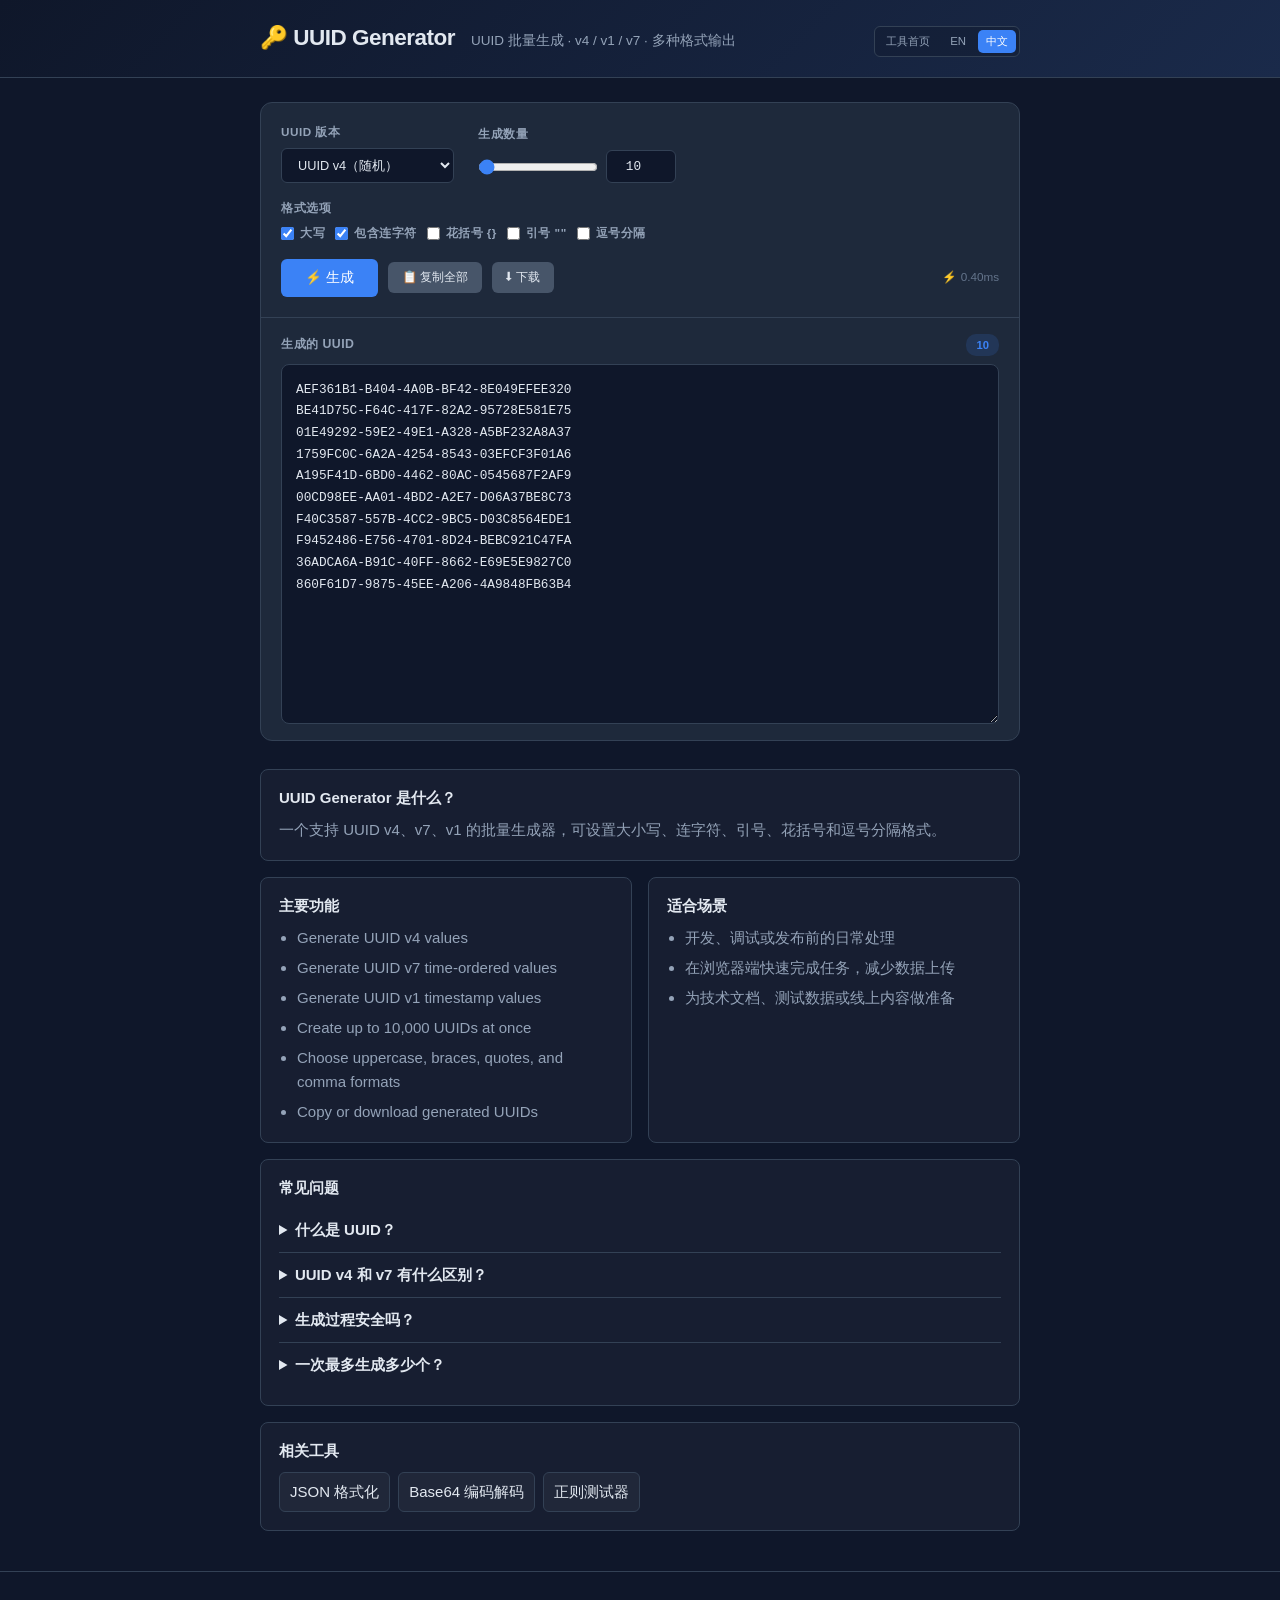
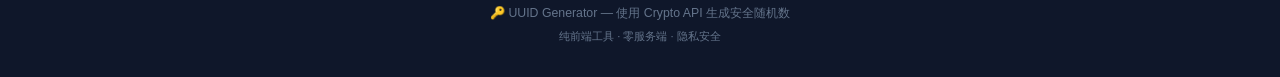
==== zh/index.html @ 1304fa8a "Improve SEO metadata and internal links" ====
<!DOCTYPE html>
<html lang="zh-CN">
<head>
  <!-- Primary Meta -->
  <meta name="description" content="UUID批量生成器。支持UUID v4/随机、v7/时间排序、v1/时间戳。批量生成多达10,000个，多种格式选项。">
  <meta name="keywords" content="uuid generator, uuid v4, uuid v7, uuid v1, generate uuid online, bulk uuid, uuid生成器">
  <meta name="author" content="ToolkitBox">
  <meta name="robots" content="index, follow">
  <link rel="canonical" href="https://uuid.toolkitbox.org/zh/">
  <link rel="alternate" hreflang="en" href="https://uuid.toolkitbox.org/">
  <link rel="alternate" hreflang="zh-CN" href="https://uuid.toolkitbox.org/zh/">
  <link rel="alternate" hreflang="x-default" href="https://uuid.toolkitbox.org/">
<!-- Open Graph -->
  <meta property="og:type" content="website">
  <meta property="og:title" content="UUID Generator - 免费在线工具">
  <meta property="og:description" content="UUID批量生成器。支持UUID v4/随机、v7/时间排序、v1/时间戳。批量生成多达10,000个，多种格式选项。">
  <meta property="og:url" content="https://uuid.toolkitbox.org/zh/">
<meta property="og:site_name" content="UUID Generator">
  <meta property="og:locale" content="zh_CN">

  <!-- Twitter Card -->
  <meta name="twitter:card" content="summary">
  <meta name="twitter:title" content="UUID Generator - 免费在线工具">
  <meta name="twitter:description" content="UUID批量生成器。支持UUID v4/随机、v7/时间排序、v1/时间戳。批量生成多达10,000个，多种格式选项。">
<meta charset="UTF-8">
  <meta name="viewport" content="width=device-width, initial-scale=1.0">
  <title>UUID Generator - 免费在线工具 | 浏览器端处理 · 隐私安全</title>
  <link rel="stylesheet" href="../css/style.css">
  <script type="application/ld+json">
{
  "@context": "https://schema.org",
  "@type": "SoftwareApplication",
  "name": "UUID Generator",
  "description": "UUID批量生成器。支持UUID v4/随机、v7/时间排序、v1/时间戳。批量生成多达10,000个，多种格式选项。",
  "url": "https://uuid.toolkitbox.org/zh/",
  "inLanguage": "zh-CN",
  "applicationCategory": "DeveloperApplication",
  "operatingSystem": "All",
  "browserRequirements": "Requires JavaScript",
  "isAccessibleForFree": true,
  "offers": {
    "@type": "Offer",
    "price": "0",
    "priceCurrency": "USD"
  },
  "featureList": [
    "Generate UUID v4 values",
    "Generate UUID v7 time-ordered values",
    "Generate UUID v1 timestamp values",
    "Create up to 10,000 UUIDs at once",
    "Choose uppercase, braces, quotes, and comma formats",
    "Copy or download generated UUIDs"
  ],
  "publisher": {
    "@type": "Organization",
    "name": "ToolkitBox"
  }
}
  </script>
  <script type="application/ld+json">
{
  "@context": "https://schema.org",
  "@type": "FAQPage",
  "inLanguage": "zh-CN",
  "mainEntity": [
    {
      "@type": "Question",
      "name": "什么是 UUID？",
      "acceptedAnswer": {
        "@type": "Answer",
        "text": "UUID 是一个 128 位标识符，用于在分布式系统中唯一标识数据。"
      }
    },
    {
      "@type": "Question",
      "name": "UUID v4 和 v7 有什么区别？",
      "acceptedAnswer": {
        "@type": "Answer",
        "text": "v4 是随机 UUID；v7 带时间排序特性，更适合数据库索引。"
      }
    },
    {
      "@type": "Question",
      "name": "生成过程安全吗？",
      "acceptedAnswer": {
        "@type": "Answer",
        "text": "工具使用浏览器加密随机 API 生成随机值，无需网络请求。"
      }
    },
    {
      "@type": "Question",
      "name": "一次最多生成多少个？",
      "acceptedAnswer": {
        "@type": "Answer",
        "text": "支持一次批量生成最多 10,000 个 UUID。"
      }
    }
  ]
}
  </script>
</head>
<body>
  <header class="header">
    <div class="container">
      <div class="header-inner">
        <h1 class="logo">🔑 UUID Generator</h1>
        <p class="tagline">UUID 批量生成 · v4 / v1 / v7 · 多种格式输出</p>
        <nav class="language-switcher" aria-label="Language"><a class="home-link" href="https://toolkitbox.org/zh/">工具首页</a><a class="" href="../" lang="en">EN</a><a class="active" href="./" lang="zh-CN">中文</a></nav>
      </div>
    </div>
  </header>

  <main class="main container">
    <div class="card">
      <!-- Controls -->
      <div class="controls-section">
        <div class="control-row">
          <div class="control-group">
            <label for="uuid-version">UUID 版本</label>
            <select id="uuid-version">
              <option value="v4">UUID v4（随机）</option>
              <option value="v7">UUID v7（时间排序）</option>
              <option value="v1">UUID v1（时间戳）</option>
            </select>
          </div>
          <div class="control-group">
            <label for="uuid-count">生成数量</label>
            <div class="count-input-group">
              <input type="range" id="uuid-count-range" min="1" max="1000" value="10">
              <input type="number" id="uuid-count" class="num-input" value="10" min="1" max="10000">
            </div>
          </div>
        </div>

        <div class="control-row">
          <div class="control-group">
            <label>格式选项</label>
            <div class="format-options">
              <label class="checkbox-label">
                <input type="checkbox" id="opt-upper" checked>
                大写
              </label>
              <label class="checkbox-label">
                <input type="checkbox" id="opt-dashes" checked>
                包含连字符
              </label>
              <label class="checkbox-label">
                <input type="checkbox" id="opt-braces">
                花括号 {}
              </label>
              <label class="checkbox-label">
                <input type="checkbox" id="opt-quotes">
                引号 ""
              </label>
              <label class="checkbox-label">
                <input type="checkbox" id="opt-commas">
                逗号分隔
              </label>
            </div>
          </div>
        </div>

        <div class="action-row">
          <button class="btn btn-primary btn-lg" onclick="generateUUIDs()">⚡ 生成</button>
          <button class="btn btn-secondary" onclick="copyAll()">📋 复制全部</button>
          <button class="btn btn-secondary" onclick="downloadAll()">⬇ 下载</button>
          <span id="gen-stats" class="gen-stats"></span>
        </div>
      </div>

      <!-- Output -->
      <div class="output-section">
        <div class="output-header">
          <label>生成的 UUID</label>
          <span id="uuid-count-display" class="count-badge">0</span>
        </div>
        <textarea id="uuid-output" class="uuid-output" readonly placeholder="点击「生成」按钮生成 UUID..." spellcheck="false"></textarea>
      </div>
    </div>
    <section class="seo-content" aria-label="工具说明和常见问题">
      <div class="seo-block">
        <h2>UUID Generator 是什么？</h2>
        <p>一个支持 UUID v4、v7、v1 的批量生成器，可设置大小写、连字符、引号、花括号和逗号分隔格式。</p>
      </div>
      <div class="seo-grid">
        <div class="seo-block">
          <h2>主要功能</h2>
          <ul><li>Generate UUID v4 values</li><li>Generate UUID v7 time-ordered values</li><li>Generate UUID v1 timestamp values</li><li>Create up to 10,000 UUIDs at once</li><li>Choose uppercase, braces, quotes, and comma formats</li><li>Copy or download generated UUIDs</li></ul>
        </div>
        <div class="seo-block">
          <h2>适合场景</h2>
          <ul><li>开发、调试或发布前的日常处理</li><li>在浏览器端快速完成任务，减少数据上传</li><li>为技术文档、测试数据或线上内容做准备</li></ul>
        </div>
      </div>
      <div class="seo-block faq-list">
        <h2>常见问题</h2>
        <details><summary>什么是 UUID？</summary><p>UUID 是一个 128 位标识符，用于在分布式系统中唯一标识数据。</p></details>
        <details><summary>UUID v4 和 v7 有什么区别？</summary><p>v4 是随机 UUID；v7 带时间排序特性，更适合数据库索引。</p></details>
        <details><summary>生成过程安全吗？</summary><p>工具使用浏览器加密随机 API 生成随机值，无需网络请求。</p></details>
        <details><summary>一次最多生成多少个？</summary><p>支持一次批量生成最多 10,000 个 UUID。</p></details>
      </div>
      <div class="seo-block related-tools">
        <h2>相关工具</h2>
        <div class="related-links"><a href="https://json.toolkitbox.org/zh/">JSON 格式化</a><a href="https://base64.toolkitbox.org/zh/">Base64 编码解码</a><a href="https://regex.toolkitbox.org/zh/">正则测试器</a></div>
      </div>
    </section>
  </main>

  <footer class="footer">
    <div class="container">
      <p>🔑 UUID Generator — 使用 Crypto API 生成安全随机数</p>
      <p class="footer-small">纯前端工具 · 零服务端 · 隐私安全</p>
    </div>
  </footer>

  <script src="../js/app.js"></script>
</body>
</html>
---- css/style.css ----
/* === Reset & Base === */
*, *::before, *::after { box-sizing: border-box; margin: 0; padding: 0; }

:root {
  --bg: #0f172a;
  --bg-card: #1e293b;
  --bg-input: #0f172a;
  --border: #334155;
  --border-focus: #3b82f6;
  --text: #e2e8f0;
  --text-muted: #94a3b8;
  --text-dim: #64748b;
  --primary: #3b82f6;
  --primary-hover: #2563eb;
  --secondary: #475569;
  --secondary-hover: #64748b;
  --radius: 12px;
  --radius-sm: 8px;
  --radius-xs: 6px;
  --font-mono: 'SF Mono', 'Fira Code', 'Cascadia Code', 'JetBrains Mono', monospace;
  --font-ui: -apple-system, BlinkMacSystemFont, 'Segoe UI', Roboto, sans-serif;
}

html { font-size: 15px; }
body {
  font-family: var(--font-ui);
  background: var(--bg);
  color: var(--text);
  min-height: 100vh;
  line-height: 1.6;
}

.container { max-width: 800px; margin: 0 auto; padding: 0 20px; }

/* === Header === */
.header {
  border-bottom: 1px solid var(--border);
  padding: 20px 0;
  background: linear-gradient(135deg, #0f172a 0%, #1a2a4a 100%);
}
.header-inner { display: flex; align-items: baseline; gap: 16px; flex-wrap: wrap; }
.logo { font-size: 1.5rem; font-weight: 700; color: var(--text); letter-spacing: -0.5px; }
.tagline { color: var(--text-muted); font-size: 0.9rem; }

/* === Card === */
.card {
  margin-top: 24px;
  background: var(--bg-card); border: 1px solid var(--border); border-radius: var(--radius);
  overflow: hidden;
}

/* === Controls === */
.controls-section { padding: 20px; display: flex; flex-direction: column; gap: 16px; border-bottom: 1px solid var(--border); }
.control-row { display: flex; gap: 24px; flex-wrap: wrap; align-items: flex-end; }
.control-group { display: flex; flex-direction: column; gap: 6px; }
.control-group label { font-size: 0.78rem; color: var(--text-muted); text-transform: uppercase; letter-spacing: 0.5px; font-weight: 600; }

select {
  padding: 8px 12px; background: var(--bg-input); color: var(--text);
  border: 1px solid var(--border); border-radius: var(--radius-xs);
  font-size: 0.85rem; cursor: pointer; min-width: 170px;
}
select:focus { outline: none; border-color: var(--border-focus); }

.count-input-group { display: flex; align-items: center; gap: 8px; }
.count-input-group input[type="range"] { width: 120px; accent-color: var(--primary); }
.num-input {
  width: 70px; padding: 8px 10px; background: var(--bg-input); color: var(--text);
  border: 1px solid var(--border); border-radius: var(--radius-xs);
  font-size: 0.85rem; font-family: var(--font-mono); text-align: center;
}
.num-input:focus { outline: none; border-color: var(--border-focus); }

.format-options { display: flex; flex-wrap: wrap; gap: 10px; }
.checkbox-label {
  display: flex; align-items: center; gap: 6px;
  font-size: 0.82rem; color: var(--text-muted); cursor: pointer;
}
.checkbox-label input { accent-color: var(--primary); }

.action-row { display: flex; align-items: center; gap: 10px; flex-wrap: wrap; }
.gen-stats {
  font-size: 0.78rem; color: var(--text-dim); margin-left: auto;
}

/* === Output === */
.output-section { padding: 16px 20px; display: flex; flex-direction: column; gap: 8px; }
.output-header { display: flex; justify-content: space-between; align-items: center; }
.output-header label { font-size: 0.82rem; font-weight: 600; color: var(--text-muted); text-transform: uppercase; letter-spacing: 0.5px; }
.count-badge {
  font-size: 0.75rem; padding: 2px 10px; border-radius: 10px;
  background: rgba(59,130,246,0.15); color: var(--primary);
  font-weight: 600;
}

.uuid-output {
  width: 100%; min-height: 360px; padding: 14px;
  background: var(--bg-input); color: var(--text);
  border: 1px solid var(--border); border-radius: var(--radius-sm);
  font-family: var(--font-mono); font-size: 0.85rem; line-height: 1.7;
  resize: vertical; tab-size: 4;
  cursor: default;
}
.uuid-output::placeholder { color: var(--text-dim); }

/* === Buttons === */
.btn {
  display: inline-flex; align-items: center; gap: 6px;
  padding: 7px 14px; border: none; border-radius: var(--radius-xs);
  font-size: 0.82rem; font-family: var(--font-ui); font-weight: 500;
  cursor: pointer; transition: all 0.15s; white-space: nowrap;
}
.btn-primary { background: var(--primary); color: #fff; }
.btn-primary:hover { background: var(--primary-hover); }
.btn-secondary { background: var(--secondary); color: #e2e8f0; }
.btn-secondary:hover { background: var(--secondary-hover); }
.btn-lg { padding: 10px 24px; font-size: 0.9rem; }

/* === Toast === */
.toast {
  position: fixed; bottom: 24px; left: 50%; transform: translateX(-50%);
  padding: 10px 24px; border-radius: var(--radius); background: var(--bg-card);
  border: 1px solid var(--border); color: var(--text); font-size: 0.85rem;
  box-shadow: 0 4px 20px rgba(0,0,0,0.3); z-index: 100;
  animation: toastIn 0.3s ease;
}
@keyframes toastIn {
  from { opacity: 0; transform: translateX(-50%) translateY(10px); }
  to { opacity: 1; transform: translateX(-50%) translateY(0); }
}

/* === Footer === */
.footer {
  text-align: center; padding: 32px 0; margin-top: 40px;
  border-top: 1px solid var(--border); color: var(--text-dim); font-size: 0.82rem;
}
.footer-small { margin-top: 4px; font-size: 0.75rem; }
/* === SEO / GEO Content === */
.language-switcher { margin-left: auto; display: inline-flex; gap: 4px; padding: 3px; border: 1px solid var(--border); border-radius: var(--radius-xs); background: rgba(15,23,42,0.35); }
.language-switcher a { color: var(--text-muted); text-decoration: none; font-size: 0.76rem; line-height: 1; padding: 6px 8px; border-radius: 5px; }
.language-switcher a:hover, .language-switcher a.active { color: #fff; background: var(--primary); }
.seo-content { margin-top: 28px; display: flex; flex-direction: column; gap: 16px; color: var(--text-muted); }
.seo-grid { display: grid; grid-template-columns: repeat(2, minmax(0, 1fr)); gap: 16px; }
.seo-block { background: rgba(255,255,255,0.03); border: 1px solid var(--border); border-radius: var(--radius-sm); padding: 18px; }
.seo-block h2 { color: var(--text); font-size: 1rem; line-height: 1.35; margin: 0 0 10px; letter-spacing: 0; }
.seo-block p { margin: 0; }
.seo-block ul { margin: 0; padding-left: 18px; }
.seo-block li + li { margin-top: 6px; }
.faq-list details { border-top: 1px solid var(--border); padding: 10px 0; }
.faq-list details:first-of-type { border-top: 0; }
.faq-list summary { color: var(--text); cursor: pointer; font-weight: 600; }
.faq-list details p { margin-top: 8px; }
@media (max-width: 720px) { .language-switcher { margin-left: 0; } .seo-grid { grid-template-columns: 1fr; } }
.related-links { display: flex; flex-wrap: wrap; gap: 8px; margin-top: 10px; }
.related-links a { color: var(--text); text-decoration: none; border: 1px solid var(--border); border-radius: var(--radius-xs); padding: 7px 10px; background: rgba(255,255,255,0.04); }
.related-links a:hover { border-color: var(--primary); color: #fff; }
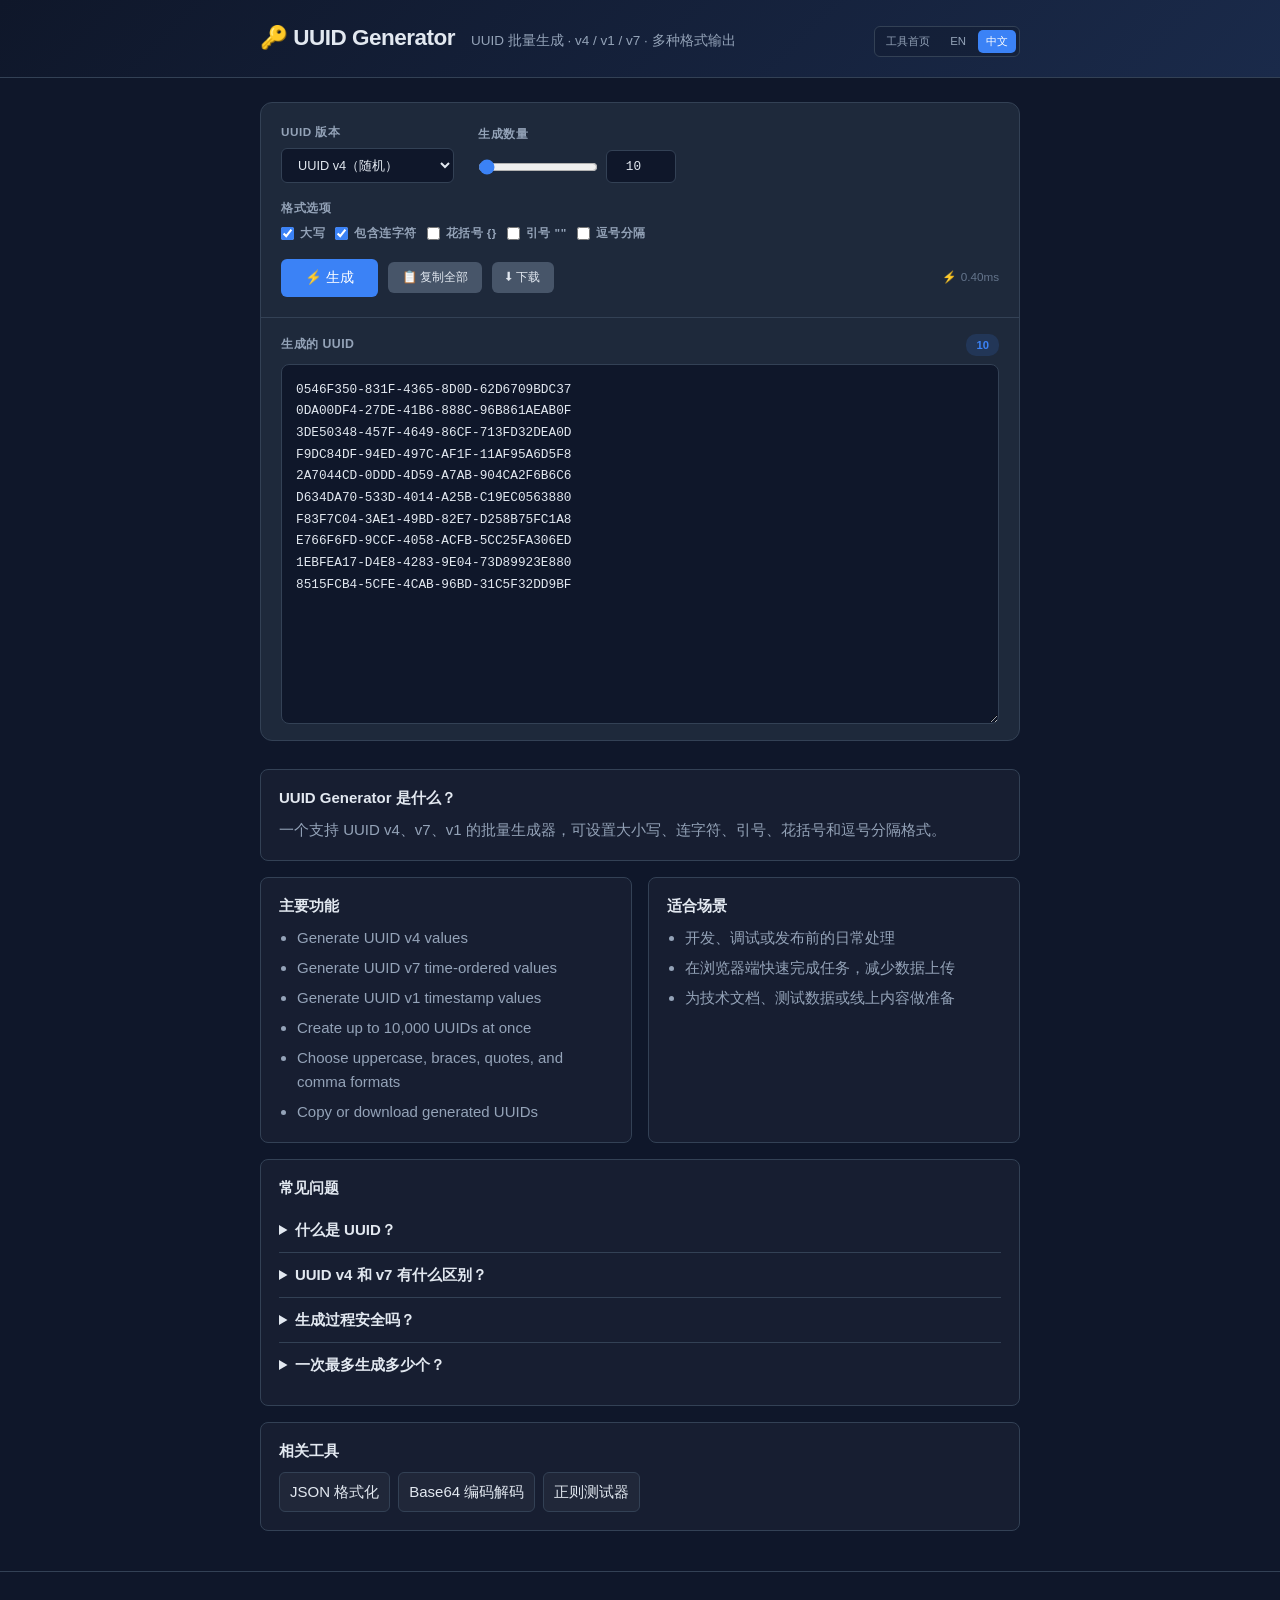
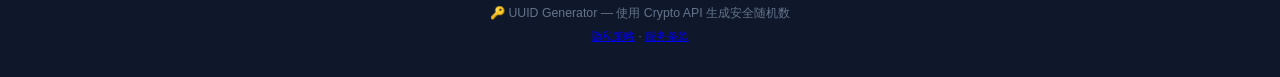
==== commit 7804167b: "Add ads.txt and policy footer links" ====
--- a/zh/index.html
+++ b/zh/index.html
@@ -98,6 +98,8 @@
   ]
 }
   </script>
+  <script async src="https://pagead2.googlesyndication.com/pagead/js/adsbygoogle.js?client=ca-pub-5333037258750046"
+     crossorigin="anonymous"></script>
 </head>
 <body>
   <header class="header">
@@ -209,7 +211,7 @@
   <footer class="footer">
     <div class="container">
       <p>🔑 UUID Generator — 使用 Crypto API 生成安全随机数</p>
-      <p class="footer-small">纯前端工具 · 零服务端 · 隐私安全</p>
+      <p class="footer-small"><a href="https://toolkitbox.org/zh/privacy/">隐私策略</a> · <a href="https://toolkitbox.org/zh/terms/">服务条款</a></p>
     </div>
   </footer>
 
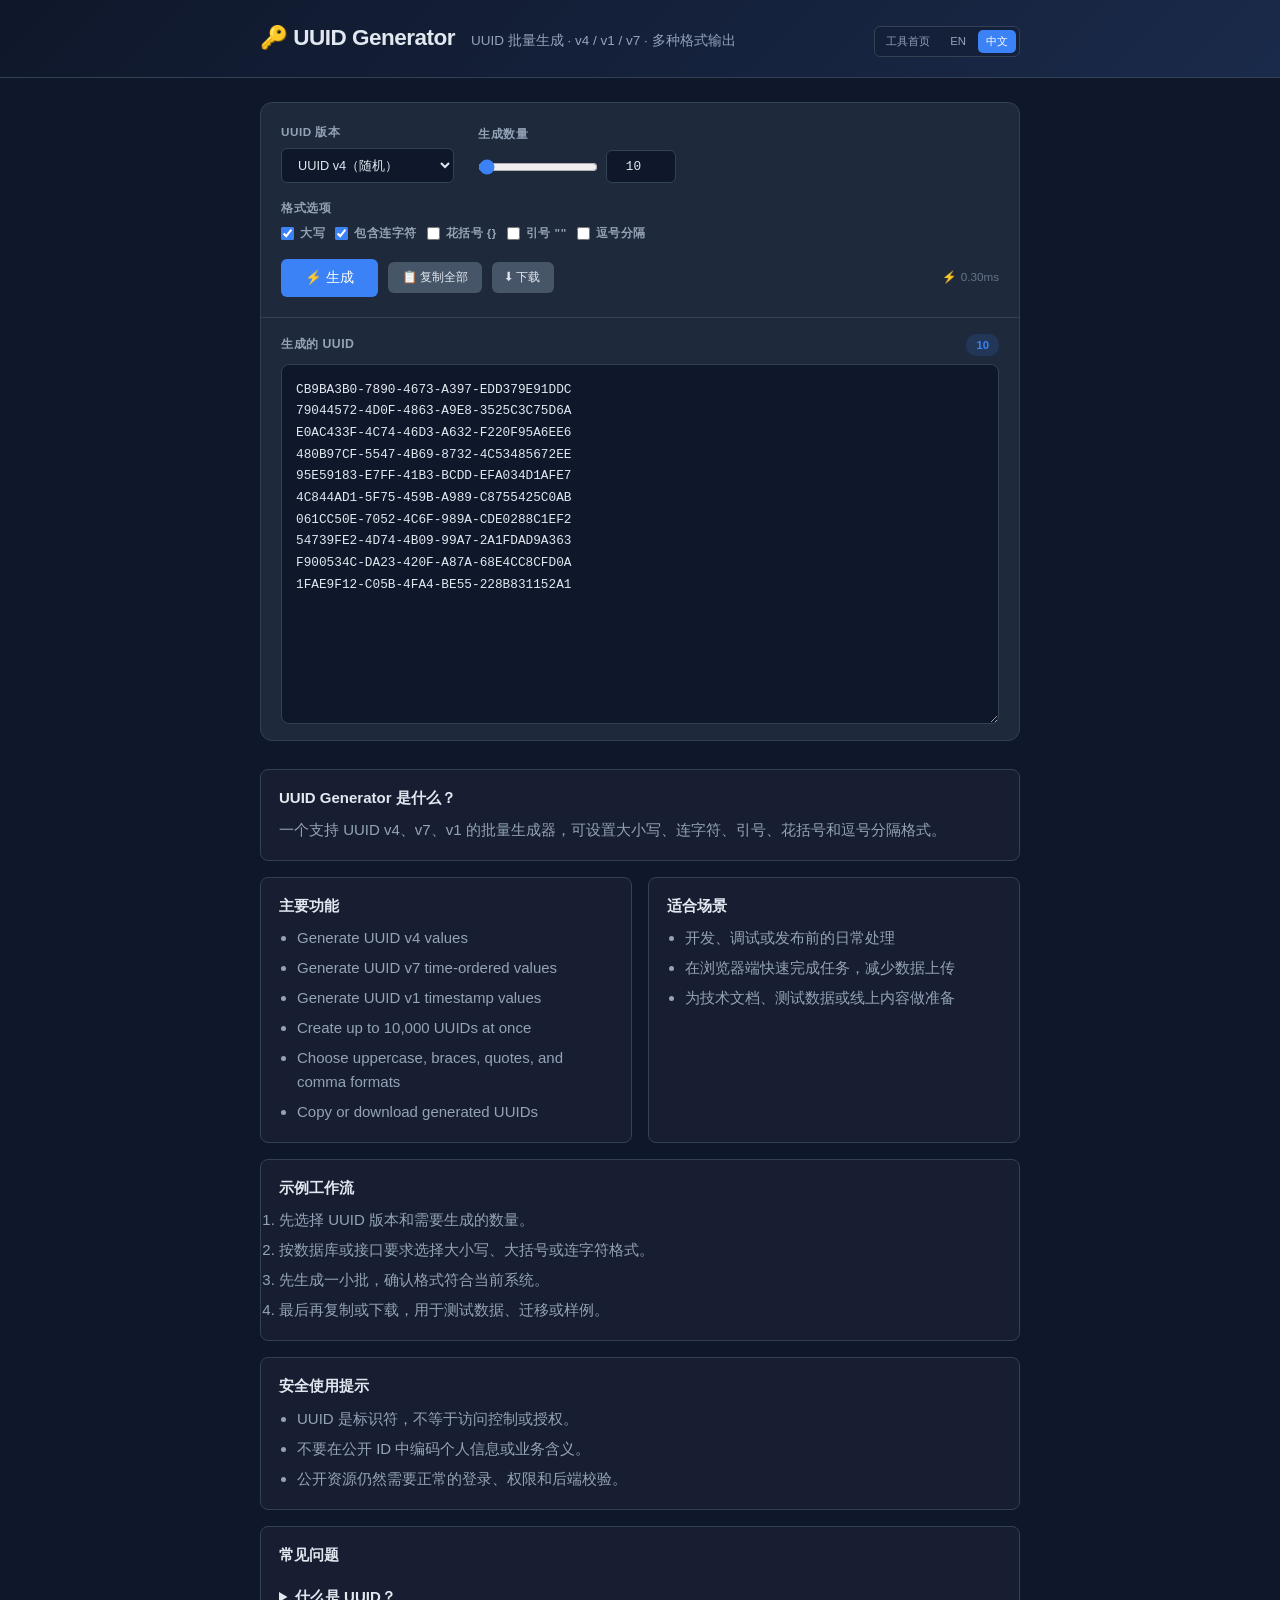
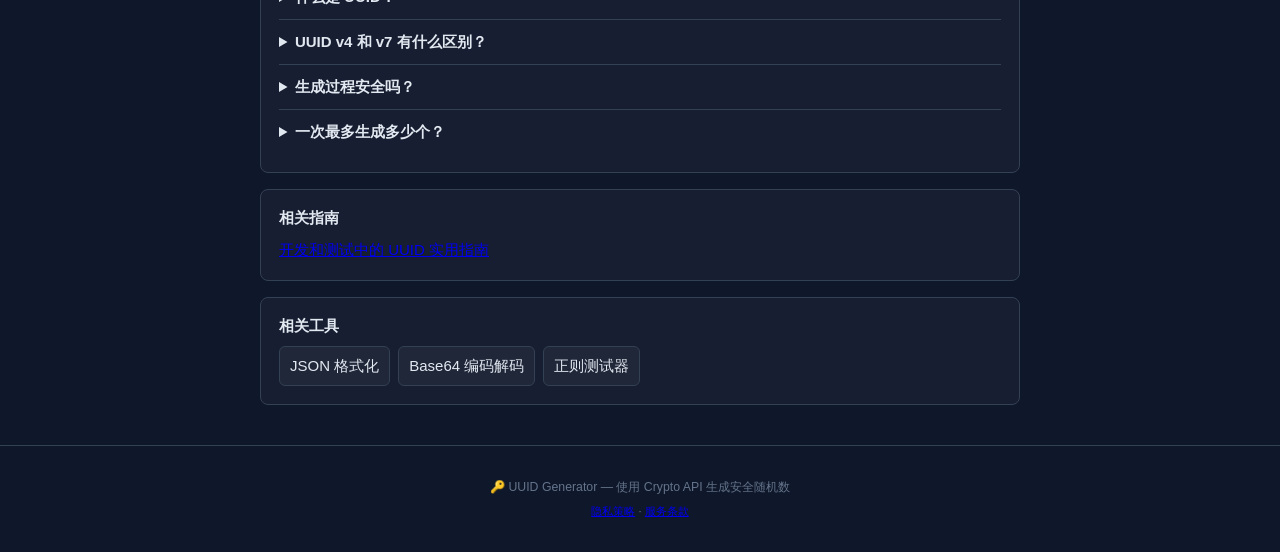
==== commit d9cc25b7: "Improve tool SEO, social previews, and mobile layout" ====
--- a/zh/index.html
+++ b/zh/index.html
@@ -15,11 +15,16 @@
   <meta property="og:title" content="UUID Generator - 免费在线工具">
   <meta property="og:description" content="UUID批量生成器。支持UUID v4/随机、v7/时间排序、v1/时间戳。批量生成多达10,000个，多种格式选项。">
   <meta property="og:url" content="https://uuid.toolkitbox.org/zh/">
+  <meta property="og:image" content="https://uuid.toolkitbox.org/og.png">
+  <meta property="og:image:width" content="1200">
+  <meta property="og:image:height" content="630">
+  <meta property="og:image:alt" content="UUID Generator - 免费在线工具">
 <meta property="og:site_name" content="UUID Generator">
   <meta property="og:locale" content="zh_CN">
 
   <!-- Twitter Card -->
-  <meta name="twitter:card" content="summary">
+  <meta name="twitter:card" content="summary_large_image">
+  <meta name="twitter:image" content="https://uuid.toolkitbox.org/og.png">
   <meta name="twitter:title" content="UUID Generator - 免费在线工具">
   <meta name="twitter:description" content="UUID批量生成器。支持UUID v4/随机、v7/时间排序、v1/时间戳。批量生成多达10,000个，多种格式选项。">
 <meta charset="UTF-8">
@@ -98,6 +103,27 @@
   ]
 }
   </script>
+  <script type="application/ld+json">
+{
+  "@context": "https://schema.org",
+  "@type": "BreadcrumbList",
+  "inLanguage": "zh-CN",
+  "itemListElement": [
+    {
+      "@type": "ListItem",
+      "position": 1,
+      "name": "ToolkitBox",
+      "item": "https://toolkitbox.org/zh/"
+    },
+    {
+      "@type": "ListItem",
+      "position": 2,
+      "name": "UUID Generator",
+      "item": "https://uuid.toolkitbox.org/zh/"
+    }
+  ]
+}
+  </script>
   <script async src="https://pagead2.googlesyndication.com/pagead/js/adsbygoogle.js?client=ca-pub-5333037258750046"
      crossorigin="anonymous"></script>
 </head>
@@ -194,6 +220,25 @@
           <ul><li>开发、调试或发布前的日常处理</li><li>在浏览器端快速完成任务，减少数据上传</li><li>为技术文档、测试数据或线上内容做准备</li></ul>
         </div>
       </div>
+      <div class="seo-block example-workflow">
+        <h2>示例工作流</h2>
+        <ol>
+          <li>先选择 UUID 版本和需要生成的数量。</li>
+          <li>按数据库或接口要求选择大小写、大括号或连字符格式。</li>
+          <li>先生成一小批，确认格式符合当前系统。</li>
+          <li>最后再复制或下载，用于测试数据、迁移或样例。</li>
+        </ol>
+      </div>
+
+      <div class="seo-block safe-use">
+        <h2>安全使用提示</h2>
+        <ul>
+          <li>UUID 是标识符，不等于访问控制或授权。</li>
+          <li>不要在公开 ID 中编码个人信息或业务含义。</li>
+          <li>公开资源仍然需要正常的登录、权限和后端校验。</li>
+        </ul>
+      </div>
+
       <div class="seo-block faq-list">
         <h2>常见问题</h2>
         <details><summary>什么是 UUID？</summary><p>UUID 是一个 128 位标识符，用于在分布式系统中唯一标识数据。</p></details>
@@ -201,6 +246,10 @@
         <details><summary>生成过程安全吗？</summary><p>工具使用浏览器加密随机 API 生成随机值，无需网络请求。</p></details>
         <details><summary>一次最多生成多少个？</summary><p>支持一次批量生成最多 10,000 个 UUID。</p></details>
       </div>
+      <div class="seo-block related-guides">
+        <h2>相关指南</h2>
+        <p><a href="https://toolkitbox.org/zh/guides/uuid-generator-guide/">开发和测试中的 UUID 实用指南</a></p>
+      </div>
       <div class="seo-block related-tools">
         <h2>相关工具</h2>
         <div class="related-links"><a href="https://json.toolkitbox.org/zh/">JSON 格式化</a><a href="https://base64.toolkitbox.org/zh/">Base64 编码解码</a><a href="https://regex.toolkitbox.org/zh/">正则测试器</a></div>
--- a/css/style.css
+++ b/css/style.css
@@ -154,3 +154,30 @@
 .related-links { display: flex; flex-wrap: wrap; gap: 8px; margin-top: 10px; }
 .related-links a { color: var(--text); text-decoration: none; border: 1px solid var(--border); border-radius: var(--radius-xs); padding: 7px 10px; background: rgba(255,255,255,0.04); }
 .related-links a:hover { border-color: var(--primary); color: #fff; }
+
+
+/* === Mobile ad-safety and overflow guard === */
+html, body { max-width: 100%; overflow-x: hidden; }
+.container, .card, .tool-layout, .result-area, .seo-content { min-width: 0; }
+.tabs, .section-tabs { max-width: 100%; overflow-x: auto; -webkit-overflow-scrolling: touch; scrollbar-width: thin; }
+.tab, .section-tab { flex: 0 0 auto; }
+.code-editor, textarea, input, select { max-width: 100%; }
+.editor-header, .editor-actions, .controls, .control-group, .input-row, .action-bar { min-width: 0; }
+@media (max-width: 560px) {
+  .container { width: 100%; padding-left: 12px; padding-right: 12px; }
+  .header { padding: 16px 0; }
+  .header-inner { align-items: flex-start; gap: 8px; }
+  .logo { font-size: 1.28rem; }
+  .tagline { width: 100%; overflow-wrap: anywhere; }
+  .tabs { margin-left: -12px; margin-right: -12px; padding-left: 12px; padding-right: 12px; border-radius: 0; }
+  .tool-layout, .card { border-radius: var(--radius-sm); }
+  .tool-layout, .input-section, .result-section, .upload-section, .result-area { padding: 14px; }
+  .editor-header, .controls, .input-row, .action-bar { flex-wrap: wrap; }
+  .editor-actions { width: 100%; flex-wrap: wrap; justify-content: flex-start; }
+  .editor-actions .btn-sm { flex: 1 1 auto; justify-content: center; }
+  .btn { justify-content: center; }
+  .domain-input { min-width: 0; width: 100%; }
+  .input-row .btn, .action-bar .btn { flex: 1 1 auto; }
+  .code-editor { min-height: 220px; }
+  .toast { width: calc(100vw - 32px); text-align: center; }
+}
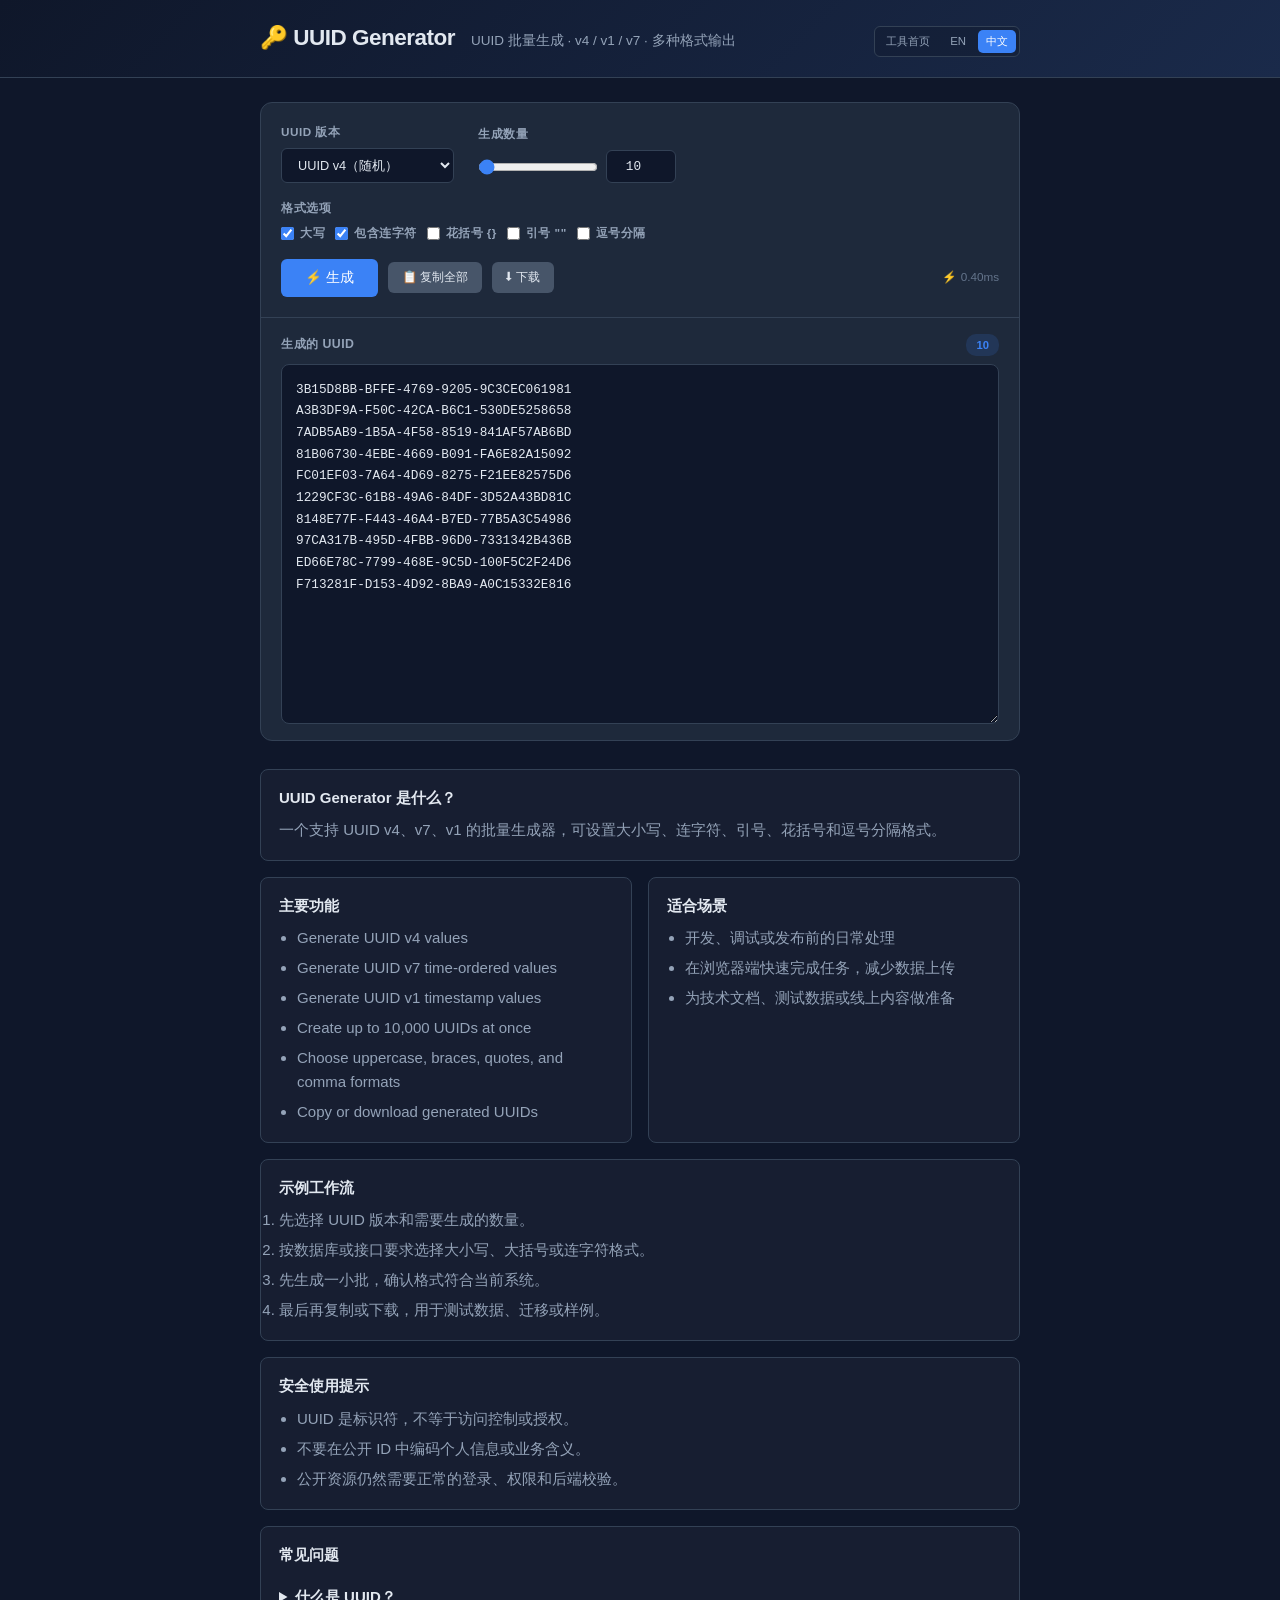
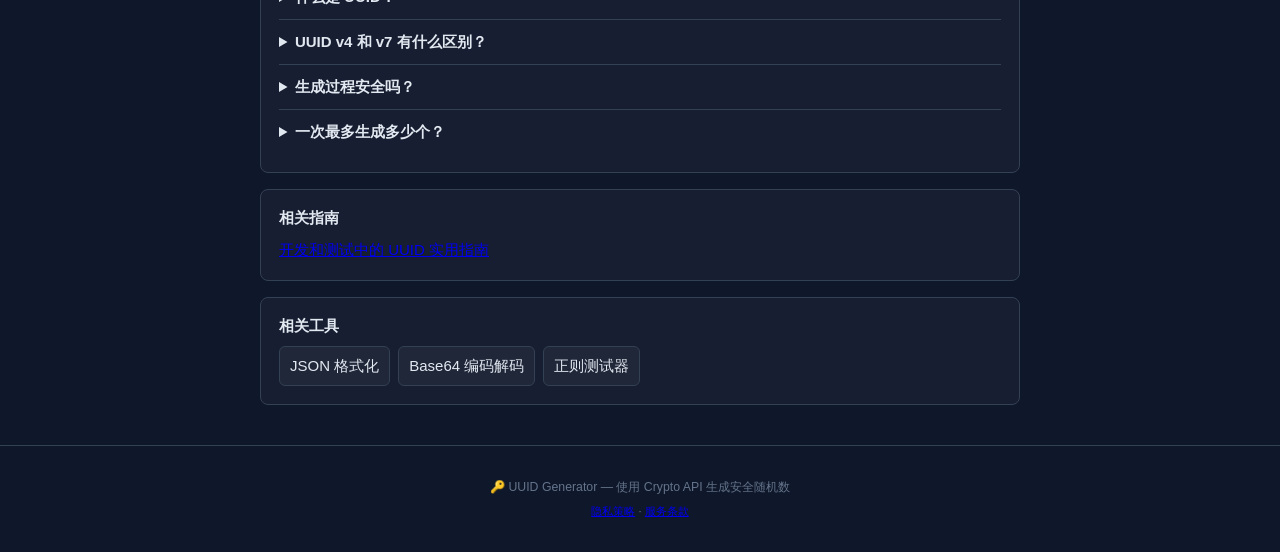
==== commit 4e40fec9: "Add AdSense publisher verification metadata" ====
--- a/zh/index.html
+++ b/zh/index.html
@@ -6,6 +6,7 @@
   <meta name="keywords" content="uuid generator, uuid v4, uuid v7, uuid v1, generate uuid online, bulk uuid, uuid生成器">
   <meta name="author" content="ToolkitBox">
   <meta name="robots" content="index, follow">
+  <meta name="google-adsense-account" content="ca-pub-5333037258750046">
   <link rel="canonical" href="https://uuid.toolkitbox.org/zh/">
   <link rel="alternate" hreflang="en" href="https://uuid.toolkitbox.org/">
   <link rel="alternate" hreflang="zh-CN" href="https://uuid.toolkitbox.org/zh/">
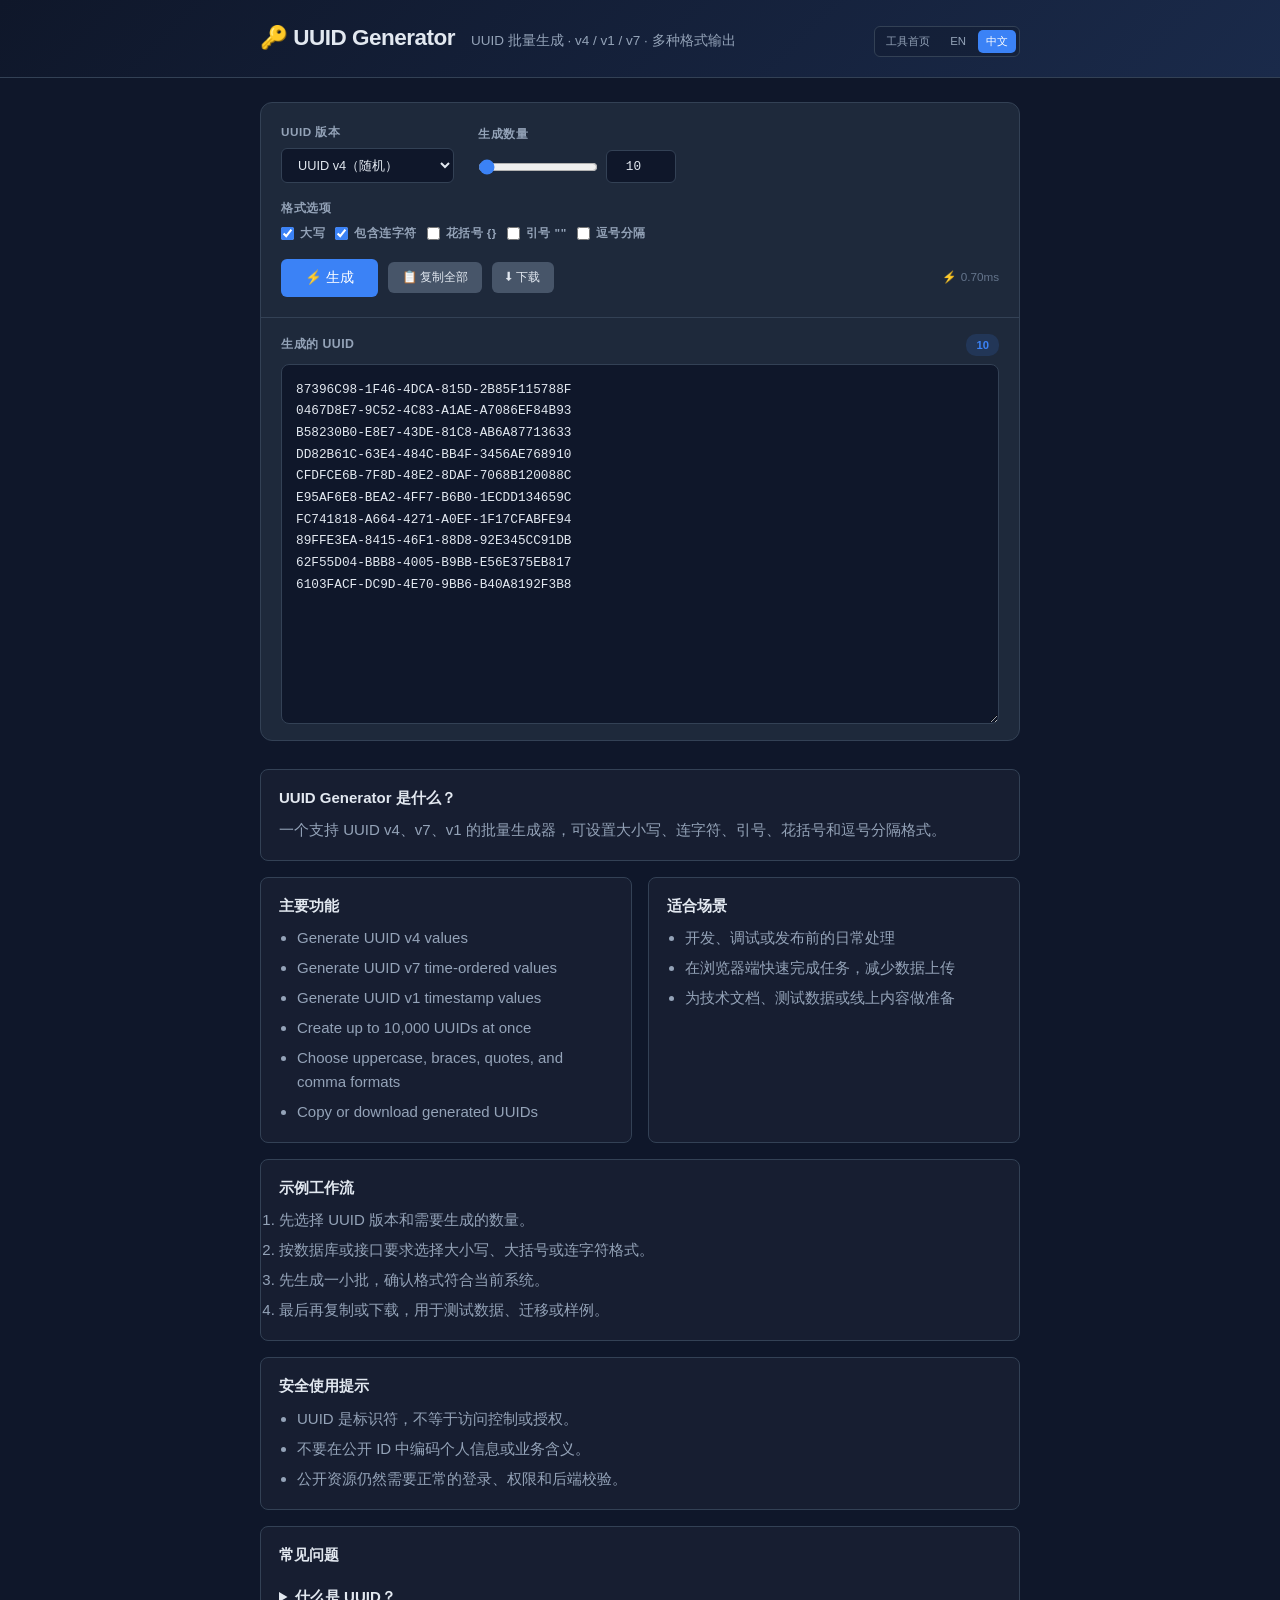
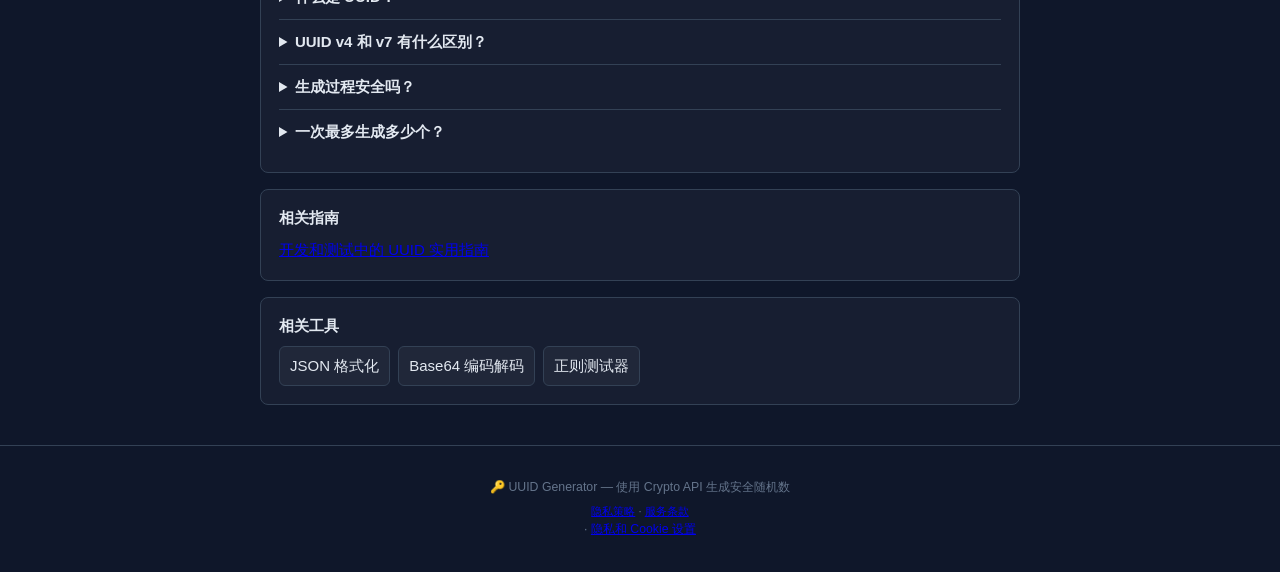
==== commit d98dcdc4: "Add bilingual privacy settings with safe provider fallback" ====
--- a/zh/index.html
+++ b/zh/index.html
@@ -127,6 +127,7 @@
   </script>
   <script async src="https://pagead2.googlesyndication.com/pagead/js/adsbygoogle.js?client=ca-pub-5333037258750046"
      crossorigin="anonymous"></script>
+  <script defer src="/privacy-controls.js"></script>
 </head>
 <body>
   <header class="header">
@@ -263,7 +264,7 @@
       <p>🔑 UUID Generator — 使用 Crypto API 生成安全随机数</p>
       <p class="footer-small"><a href="https://toolkitbox.org/zh/privacy/">隐私策略</a> · <a href="https://toolkitbox.org/zh/terms/">服务条款</a></p>
     </div>
-  </footer>
+   · <a href="https://toolkitbox.org/zh/privacy/#privacy-choices" data-privacy-settings>隐私和 Cookie 设置</a></footer>
 
   <script src="../js/app.js"></script>
 </body>
